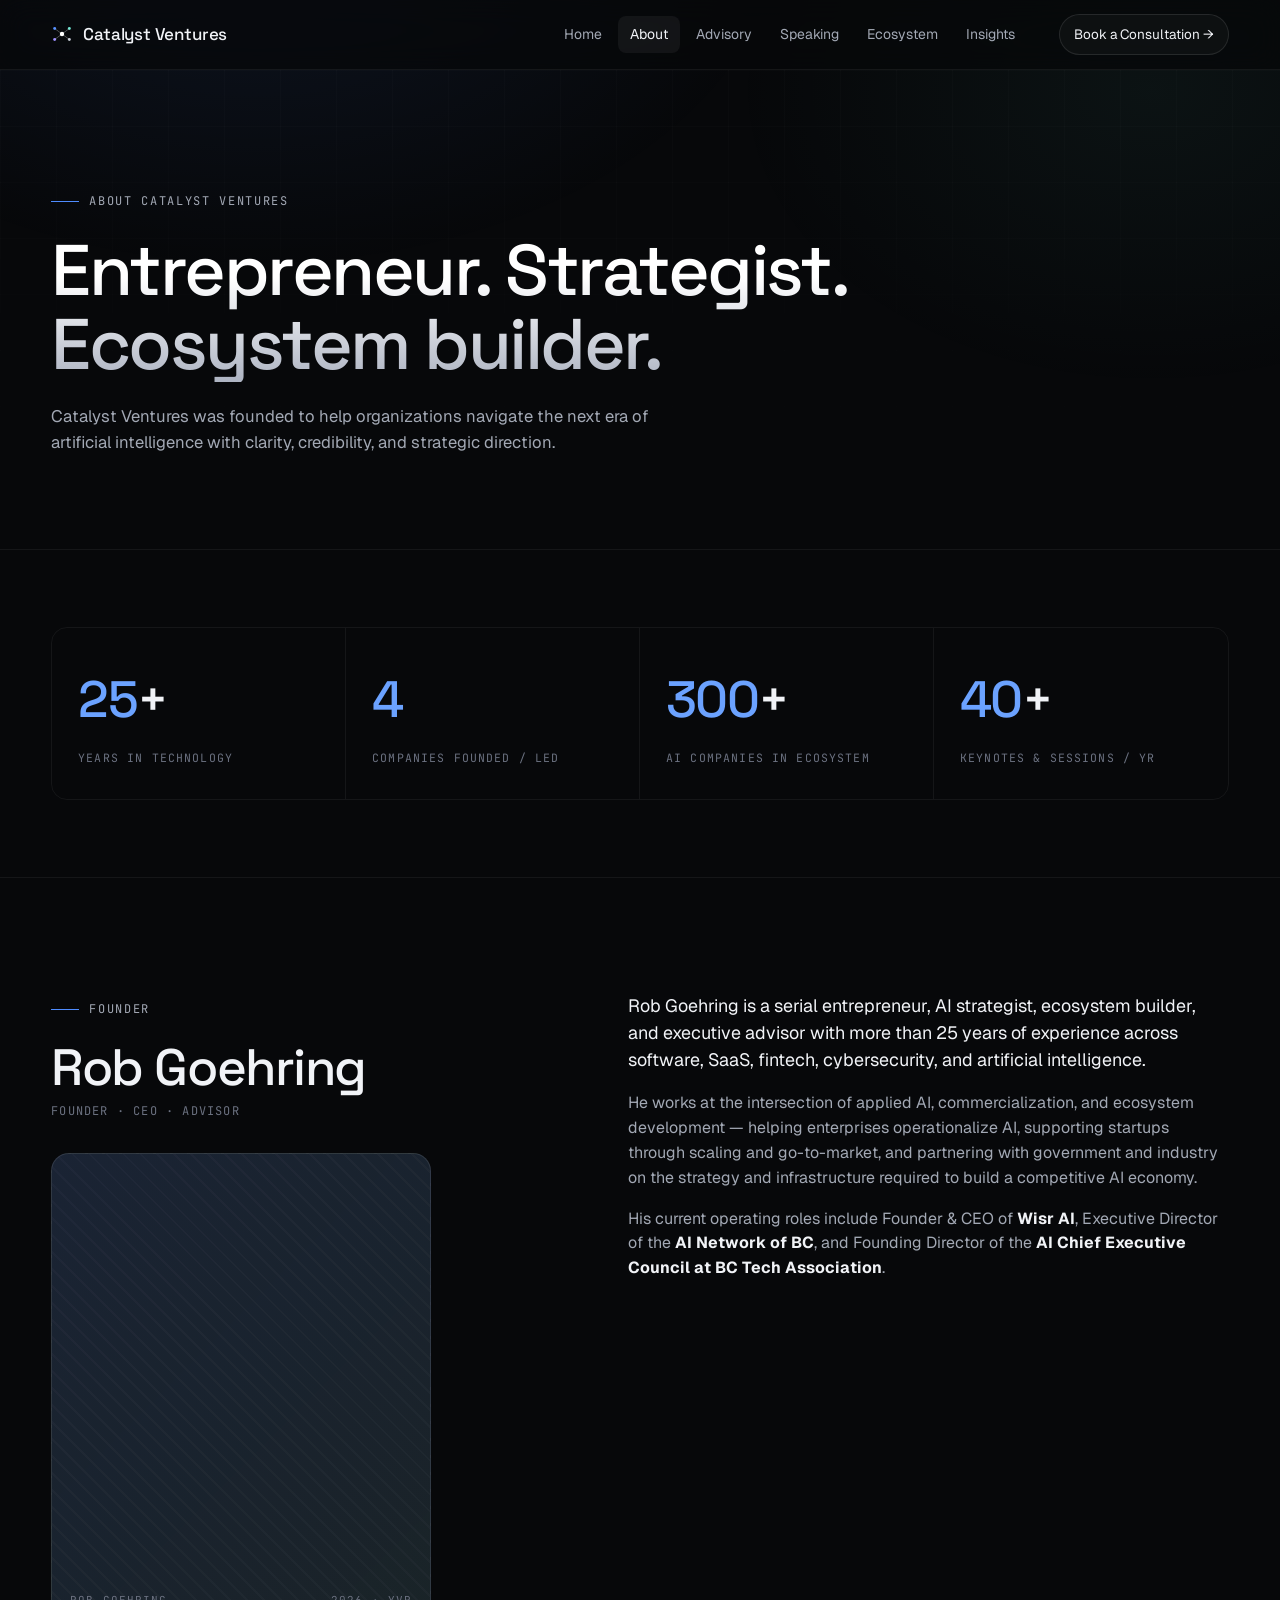
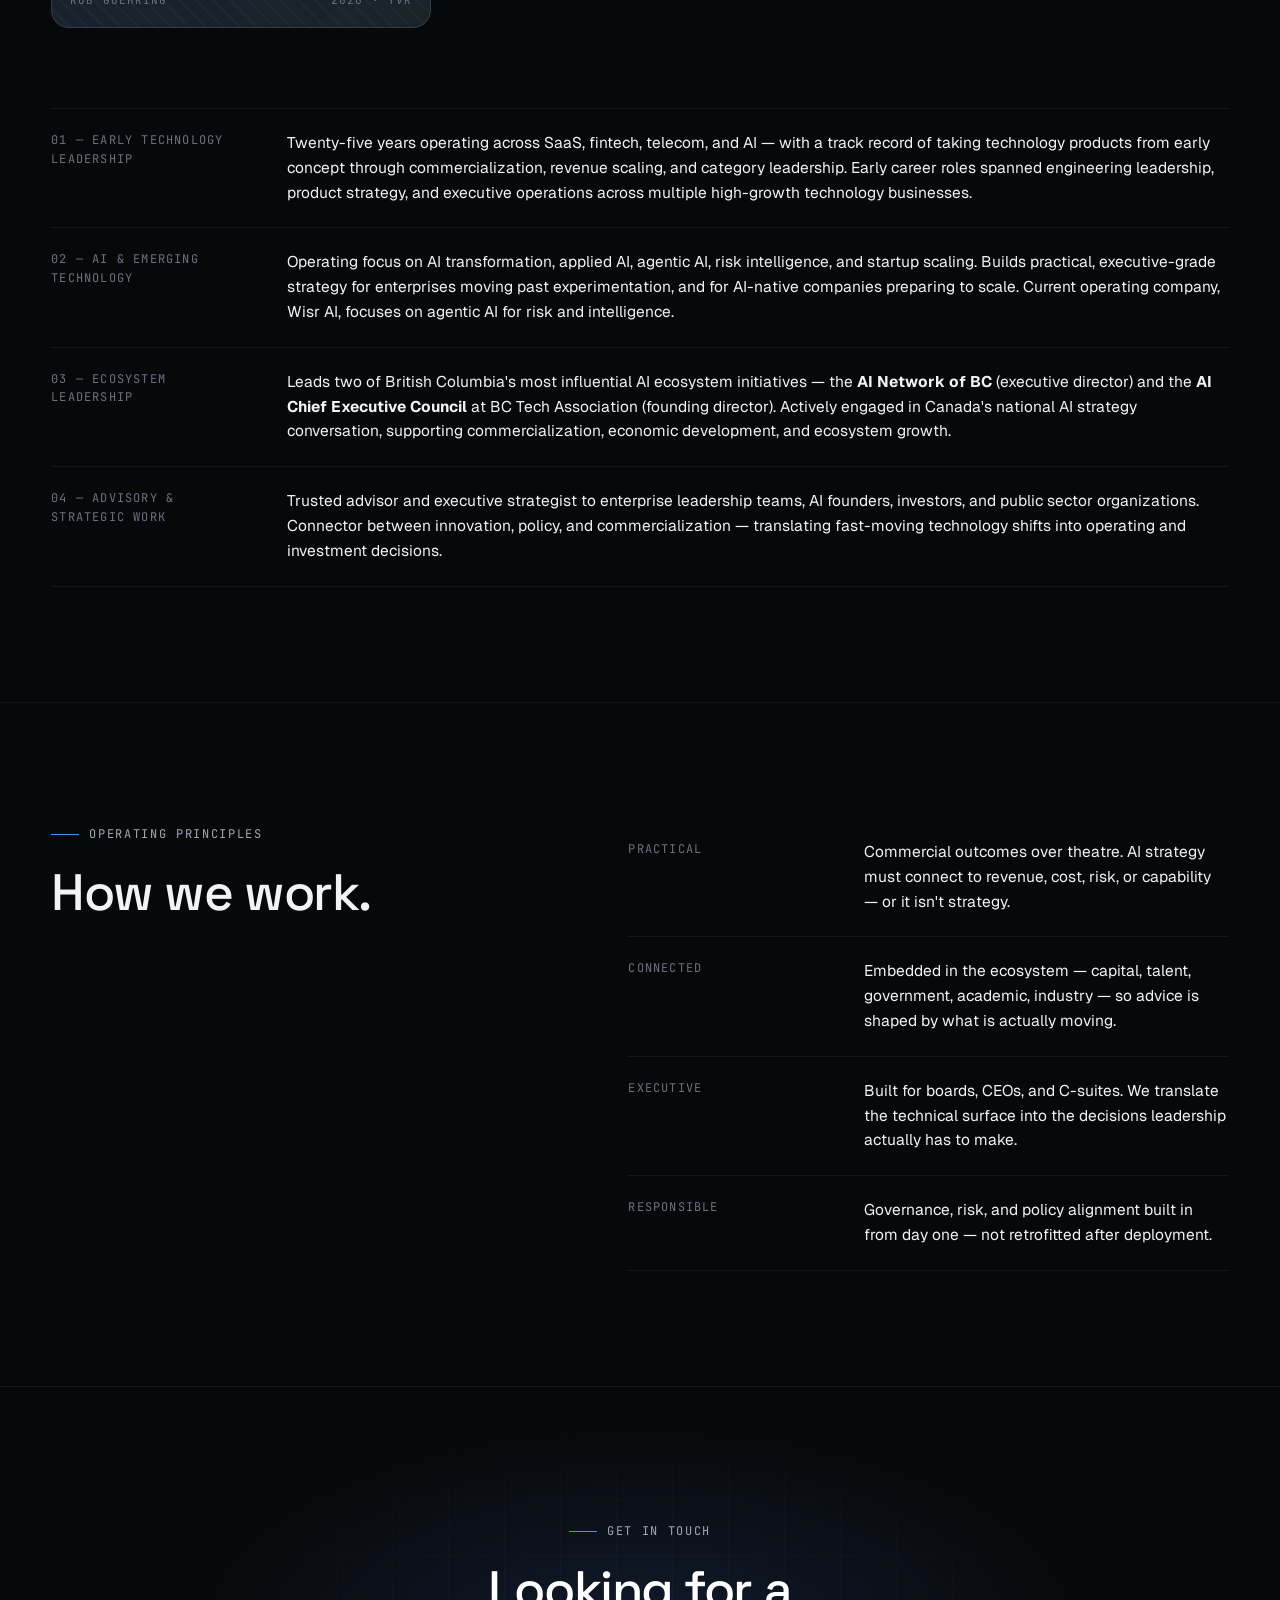
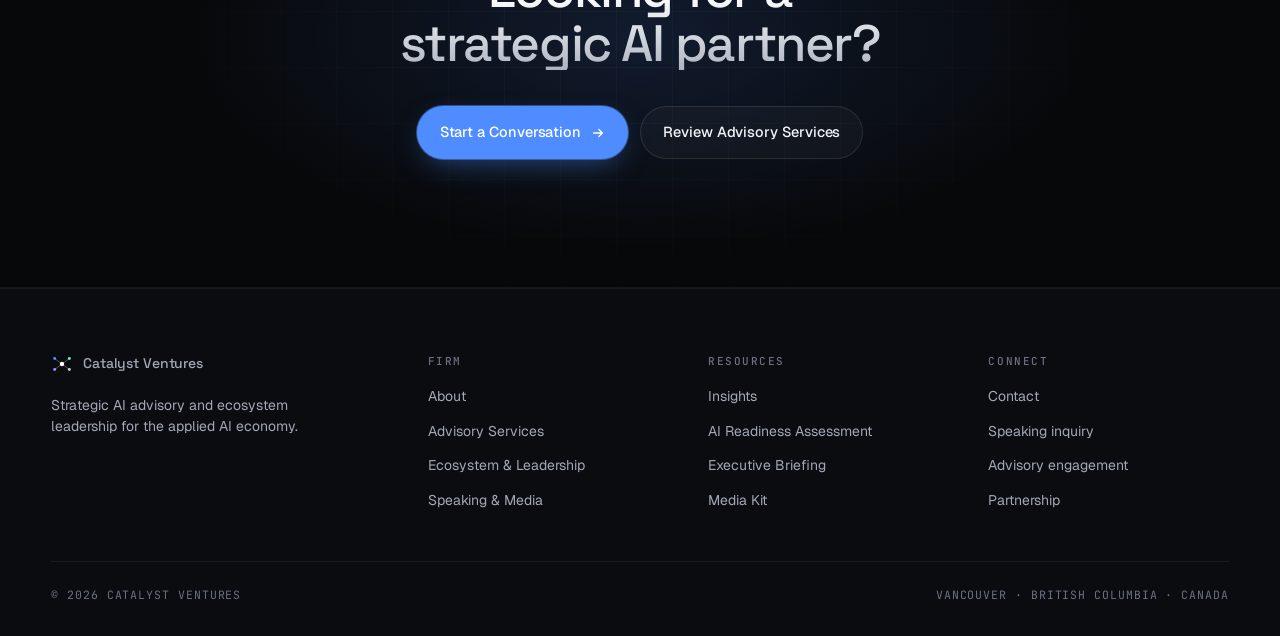
==== about.html @ 7d0d4415 "Add files via upload" ====
<!doctype html>
<html lang="en">
<head>
<meta charset="utf-8">
<meta name="viewport" content="width=device-width,initial-scale=1">
<title>About — Catalyst Ventures</title>
<meta name="description" content="Catalyst Ventures was founded to help organizations navigate the next era of artificial intelligence with clarity, credibility, and strategic direction.">
<link rel="preconnect" href="https://fonts.googleapis.com">
<link rel="preconnect" href="https://fonts.gstatic.com" crossorigin>
<link href="https://fonts.googleapis.com/css2?family=Space+Grotesk:wght@400;500;600&family=Geist:wght@300;400;500;600&family=JetBrains+Mono:wght@400;500&display=swap" rel="stylesheet">
<link rel="stylesheet" href="styles.css">
</head>
<body>

<header class="nav">
  <div class="nav__inner">
    <a class="brand" href="index.html">
      <span class="brand__mark">
        <svg viewBox="0 0 24 24" fill="none"><circle cx="12" cy="12" r="2.4" fill="#fff"/><circle cx="4" cy="6" r="1.6" fill="#4f8cff"/><circle cx="20" cy="6" r="1.6" fill="#6ee7d3"/><circle cx="4" cy="18" r="1.6" fill="#9c8cff"/><circle cx="20" cy="18" r="1.6" fill="#c6cbd6"/><path d="M4 6 L12 12 L20 6 M4 18 L12 12 L20 18" stroke="rgba(255,255,255,0.35)" stroke-width="0.9"/></svg>
      </span>
      <span>Catalyst Ventures</span>
    </a>
    <nav class="nav__links">
      <a href="index.html">Home</a>
      <a href="about.html" class="is-active">About</a>
      <a href="advisory.html">Advisory</a>
      <a href="speaking.html">Speaking</a>
      <a href="ecosystem.html">Ecosystem</a>
      <a href="insights.html">Insights</a>
    </nav>
    <a class="nav__cta" href="contact.html">Book a Consultation →</a>
    <button class="nav__menu-btn" data-nav-toggle aria-label="Menu">
      <svg width="18" height="14" viewBox="0 0 18 14" fill="none"><path d="M0 1h18M0 7h18M0 13h18" stroke="currentColor" stroke-width="1.5"/></svg>
    </button>
  </div>
</header>

<main>

<!-- HERO -->
<section class="page-hero" data-screen-label="01 About Hero">
  <div class="container" style="position: relative; z-index: 1;">
    <p class="eyebrow">About Catalyst Ventures</p>
    <h1 class="page-hero__title grad-text">Entrepreneur. Strategist.<br>Ecosystem builder.</h1>
    <p class="page-hero__sub">
      Catalyst Ventures was founded to help organizations navigate the next era of
      artificial intelligence with clarity, credibility, and strategic direction.
    </p>
  </div>
</section>

<!-- STATS -->
<section class="section section--tight">
  <div class="container">
    <div class="stats">
      <div class="stats__item">
        <div class="stats__num"><span>25</span>+</div>
        <div class="stats__label">Years in technology</div>
      </div>
      <div class="stats__item">
        <div class="stats__num"><span>4</span></div>
        <div class="stats__label">Companies founded / led</div>
      </div>
      <div class="stats__item">
        <div class="stats__num"><span>300</span>+</div>
        <div class="stats__label">AI companies in ecosystem</div>
      </div>
      <div class="stats__item">
        <div class="stats__num"><span>40</span>+</div>
        <div class="stats__label">Keynotes &amp; sessions / yr</div>
      </div>
    </div>
  </div>
</section>

<!-- LONG BIO -->
<section class="section section--bordered" data-screen-label="02 Bio">
  <div class="container">
    <div class="split" style="margin-bottom: 80px;">
      <div>
        <p class="eyebrow">Founder</p>
        <h2 style="max-width: 16ch;">Rob Goehring</h2>
        <p class="mono" style="font-size: 12px; letter-spacing: 0.1em; color: var(--text-muted); margin-top: 8px;">FOUNDER · CEO · ADVISOR</p>
        <div class="portrait" style="margin-top: 32px; max-width: 380px;">
          <div class="portrait__label">
            <span>ROB GOEHRING</span>
            <span>2026 · YVR</span>
          </div>
        </div>
      </div>
      <div>
        <p class="lead">
          Rob Goehring is a serial entrepreneur, AI strategist, ecosystem builder, and
          executive advisor with more than 25 years of experience across software, SaaS,
          fintech, cybersecurity, and artificial intelligence.
        </p>
        <p>
          He works at the intersection of applied AI, commercialization, and ecosystem
          development — helping enterprises operationalize AI, supporting startups
          through scaling and go-to-market, and partnering with government and industry
          on the strategy and infrastructure required to build a competitive AI economy.
        </p>
        <p>
          His current operating roles include Founder &amp; CEO of <strong style="color: var(--text-primary);">Wisr AI</strong>,
          Executive Director of the <strong style="color: var(--text-primary);">AI Network of BC</strong>,
          and Founding Director of the <strong style="color: var(--text-primary);">AI Chief Executive Council
          at BC Tech Association</strong>.
        </p>
      </div>
    </div>

    <!-- Sections of bio -->
    <div class="kv-row">
      <div class="kv-row__label">01 — Early Technology Leadership</div>
      <div class="kv-row__value">
        Twenty-five years operating across SaaS, fintech, telecom, and AI — with a track
        record of taking technology products from early concept through commercialization,
        revenue scaling, and category leadership. Early career roles spanned engineering
        leadership, product strategy, and executive operations across multiple high-growth
        technology businesses.
      </div>
    </div>
    <div class="kv-row">
      <div class="kv-row__label">02 — AI &amp; Emerging Technology</div>
      <div class="kv-row__value">
        Operating focus on AI transformation, applied AI, agentic AI, risk intelligence,
        and startup scaling. Builds practical, executive-grade strategy for enterprises
        moving past experimentation, and for AI-native companies preparing to scale.
        Current operating company, Wisr AI, focuses on agentic AI for risk and intelligence.
      </div>
    </div>
    <div class="kv-row">
      <div class="kv-row__label">03 — Ecosystem Leadership</div>
      <div class="kv-row__value">
        Leads two of British Columbia's most influential AI ecosystem initiatives — the
        <strong style="color: var(--text-primary);">AI Network of BC</strong> (executive director) and the
        <strong style="color: var(--text-primary);">AI Chief Executive Council</strong> at BC Tech Association
        (founding director). Actively engaged in Canada's national AI strategy
        conversation, supporting commercialization, economic development, and ecosystem
        growth.
      </div>
    </div>
    <div class="kv-row">
      <div class="kv-row__label">04 — Advisory &amp; Strategic Work</div>
      <div class="kv-row__value">
        Trusted advisor and executive strategist to enterprise leadership teams, AI
        founders, investors, and public sector organizations. Connector between
        innovation, policy, and commercialization — translating fast-moving technology
        shifts into operating and investment decisions.
      </div>
    </div>
  </div>
</section>

<!-- PHILOSOPHY -->
<section class="section section--bordered" data-screen-label="03 Philosophy">
  <div class="container split">
    <div>
      <p class="eyebrow">Operating principles</p>
      <h2>How we work.</h2>
    </div>
    <div class="grid" style="gap: 0;">
      <div class="kv-row" style="border-top: none;">
        <div class="kv-row__label">Practical</div>
        <div class="kv-row__value">Commercial outcomes over theatre. AI strategy must connect to revenue, cost, risk, or capability — or it isn't strategy.</div>
      </div>
      <div class="kv-row">
        <div class="kv-row__label">Connected</div>
        <div class="kv-row__value">Embedded in the ecosystem — capital, talent, government, academic, industry — so advice is shaped by what is actually moving.</div>
      </div>
      <div class="kv-row">
        <div class="kv-row__label">Executive</div>
        <div class="kv-row__value">Built for boards, CEOs, and C-suites. We translate the technical surface into the decisions leadership actually has to make.</div>
      </div>
      <div class="kv-row">
        <div class="kv-row__label">Responsible</div>
        <div class="kv-row__value">Governance, risk, and policy alignment built in from day one — not retrofitted after deployment.</div>
      </div>
    </div>
  </div>
</section>

<!-- CTA -->
<section class="cta">
  <div class="cta__inner">
    <p class="eyebrow" style="justify-content: center;">Get in touch</p>
    <h2 class="grad-text">Looking for a strategic AI partner?</h2>
    <div style="display: flex; gap: 12px; justify-content: center; margin-top: 36px; flex-wrap: wrap;">
      <a class="btn btn--primary" href="contact.html">Start a Conversation
        <svg viewBox="0 0 16 16" fill="none"><path d="M3 8h10m-4-4 4 4-4 4" stroke="currentColor" stroke-width="1.5" stroke-linecap="round" stroke-linejoin="round"/></svg>
      </a>
      <a class="btn btn--ghost" href="advisory.html">Review Advisory Services</a>
    </div>
  </div>
</section>

</main>

<footer class="footer">
  <div class="footer__inner">
    <div class="footer__top">
      <div class="footer__brand footer__col">
        <a class="brand" href="index.html">
          <span class="brand__mark"><svg viewBox="0 0 24 24" fill="none"><circle cx="12" cy="12" r="2.4" fill="#fff"/><circle cx="4" cy="6" r="1.6" fill="#4f8cff"/><circle cx="20" cy="6" r="1.6" fill="#6ee7d3"/><circle cx="4" cy="18" r="1.6" fill="#9c8cff"/><circle cx="20" cy="18" r="1.6" fill="#c6cbd6"/><path d="M4 6 L12 12 L20 6 M4 18 L12 12 L20 18" stroke="rgba(255,255,255,0.35)" stroke-width="0.9"/></svg></span>
          <span>Catalyst Ventures</span>
        </a>
        <p>Strategic AI advisory and ecosystem leadership for the applied AI economy.</p>
      </div>
      <div class="footer__col"><h4>Firm</h4><ul><li><a href="about.html">About</a></li><li><a href="advisory.html">Advisory Services</a></li><li><a href="ecosystem.html">Ecosystem &amp; Leadership</a></li><li><a href="speaking.html">Speaking &amp; Media</a></li></ul></div>
      <div class="footer__col"><h4>Resources</h4><ul><li><a href="insights.html">Insights</a></li><li><a href="insights.html#assessment">AI Readiness Assessment</a></li><li><a href="insights.html#briefing">Executive Briefing</a></li><li><a href="insights.html#media">Media Kit</a></li></ul></div>
      <div class="footer__col"><h4>Connect</h4><ul><li><a href="contact.html">Contact</a></li><li><a href="contact.html?type=speaking">Speaking inquiry</a></li><li><a href="contact.html?type=advisory">Advisory engagement</a></li><li><a href="contact.html?type=partnership">Partnership</a></li></ul></div>
    </div>
    <div class="footer__bottom">
      <span>© 2026 Catalyst Ventures</span>
      <span>Vancouver · British Columbia · Canada</span>
    </div>
  </div>
</footer>

<script src="app.js"></script>
</body>
</html>
---- styles.css ----
/* =========================================================
   Catalyst Ventures — Shared Stylesheet
   ========================================================= */

:root {
  /* Color tokens */
  --bg-base:        #07080a;
  --bg-surface:     #0e1014;
  --bg-elevated:    #14171d;
  --bg-inset:       #0a0c10;
  --border-subtle:  rgba(255,255,255,0.06);
  --border-default: rgba(255,255,255,0.10);
  --border-strong:  rgba(255,255,255,0.18);

  --text-primary:   #f1f3f7;
  --text-secondary: #a2a8b4;
  --text-muted:     #6b7180;
  --text-dim:       #4a4f5b;

  --accent-blue:    #4f8cff;
  --accent-blue-2:  #6ba2ff;
  --accent-cyan:    #6ee7d3;
  --accent-violet:  #9c8cff;
  --silver:         #c6cbd6;

  --grad-line: linear-gradient(90deg, transparent, rgba(79,140,255,0.5), transparent);

  /* Type */
  --font-display: "Space Grotesk", "Geist", system-ui, sans-serif;
  --font-body:    "Geist", "Inter", system-ui, sans-serif;
  --font-mono:    "JetBrains Mono", ui-monospace, "SF Mono", monospace;

  /* Spacing */
  --pad-page: clamp(20px, 4vw, 56px);
  --max-w:    1280px;
}

* { box-sizing: border-box; }

html, body { margin: 0; padding: 0; }

body {
  background: var(--bg-base);
  color: var(--text-primary);
  font-family: var(--font-body);
  font-size: 16px;
  line-height: 1.55;
  -webkit-font-smoothing: antialiased;
  text-rendering: optimizeLegibility;
  overflow-x: hidden;
}

/* Ambient glow behind everything */
body::before {
  content: "";
  position: fixed;
  inset: 0;
  pointer-events: none;
  background:
    radial-gradient(900px 600px at 20% -10%, rgba(79,140,255,0.10), transparent 60%),
    radial-gradient(700px 500px at 90% 10%, rgba(110,231,211,0.05), transparent 60%);
  z-index: 0;
}

a { color: inherit; text-decoration: none; }
img { max-width: 100%; display: block; }

/* =========================================================
   Layout primitives
   ========================================================= */

.container {
  max-width: var(--max-w);
  margin: 0 auto;
  padding: 0 var(--pad-page);
  position: relative;
  z-index: 1;
}

.section {
  padding: clamp(64px, 9vw, 140px) 0;
  position: relative;
  z-index: 1;
}

.section--tight { padding: clamp(48px, 6vw, 96px) 0; }

.section--bordered {
  border-top: 1px solid var(--border-subtle);
}

/* Hairline accent above section labels */
.eyebrow {
  display: inline-flex;
  align-items: center;
  gap: 10px;
  font-family: var(--font-mono);
  font-size: 12px;
  letter-spacing: 0.14em;
  text-transform: uppercase;
  color: var(--text-secondary);
  margin: 0 0 22px;
}
.eyebrow::before {
  content: "";
  width: 28px;
  height: 1px;
  background: var(--accent-blue);
  display: inline-block;
}

/* =========================================================
   Typography
   ========================================================= */

h1, h2, h3, h4 {
  font-family: var(--font-display);
  font-weight: 500;
  letter-spacing: -0.02em;
  margin: 0;
  color: var(--text-primary);
  text-wrap: balance;
}

h1 {
  font-size: clamp(44px, 6.8vw, 96px);
  line-height: 1.02;
  letter-spacing: -0.035em;
  font-weight: 500;
}
h2 {
  font-size: clamp(32px, 4vw, 56px);
  line-height: 1.05;
  letter-spacing: -0.028em;
}
h3 {
  font-size: clamp(20px, 1.6vw, 24px);
  line-height: 1.25;
  letter-spacing: -0.01em;
  font-weight: 500;
}
h4 {
  font-size: 16px;
  letter-spacing: 0.02em;
  font-weight: 500;
}

p { margin: 0 0 1em; color: var(--text-secondary); text-wrap: pretty; }
p.lead {
  font-size: clamp(17px, 1.4vw, 21px);
  line-height: 1.5;
  color: var(--text-primary);
  max-width: 62ch;
}

.mono { font-family: var(--font-mono); }
.dim { color: var(--text-muted); }

/* Subtle headline gradient */
.grad-text {
  background: linear-gradient(180deg, #ffffff 30%, #8a93a8 130%);
  -webkit-background-clip: text;
  background-clip: text;
  color: transparent;
}

/* =========================================================
   Navigation
   ========================================================= */

.nav {
  position: sticky;
  top: 0;
  z-index: 50;
  background: rgba(7,8,10,0.78);
  backdrop-filter: blur(14px) saturate(140%);
  -webkit-backdrop-filter: blur(14px) saturate(140%);
  border-bottom: 1px solid var(--border-subtle);
}

.nav__inner {
  max-width: var(--max-w);
  margin: 0 auto;
  padding: 14px var(--pad-page);
  display: flex;
  align-items: center;
  gap: 32px;
}

.brand {
  display: inline-flex;
  align-items: center;
  gap: 10px;
  font-family: var(--font-display);
  font-weight: 500;
  letter-spacing: -0.01em;
  font-size: 17px;
  color: var(--text-primary);
}
.brand__mark {
  width: 22px;
  height: 22px;
  position: relative;
  display: inline-block;
}
.brand__mark svg { width: 100%; height: 100%; display: block; }

.nav__links {
  display: flex;
  gap: 4px;
  margin-left: auto;
  align-items: center;
}
.nav__links a {
  font-size: 14px;
  padding: 8px 12px;
  border-radius: 8px;
  color: var(--text-secondary);
  transition: color .2s, background .2s;
}
.nav__links a:hover { color: var(--text-primary); background: rgba(255,255,255,0.04); }
.nav__links a.is-active {
  color: var(--text-primary);
  background: rgba(255,255,255,0.05);
}

.nav__cta {
  font-size: 13.5px;
  padding: 9px 14px;
  border-radius: 999px;
  border: 1px solid var(--border-default);
  background: rgba(255,255,255,0.03);
  color: var(--text-primary);
  transition: all .2s;
}
.nav__cta:hover {
  background: var(--accent-blue);
  border-color: var(--accent-blue);
  color: #fff;
}

.nav__menu-btn {
  display: none;
  width: 38px; height: 38px;
  border: 1px solid var(--border-default);
  background: transparent;
  border-radius: 8px;
  color: var(--text-primary);
  margin-left: auto;
  cursor: pointer;
  align-items: center; justify-content: center;
}

@media (max-width: 940px) {
  .nav__links, .nav__cta { display: none; }
  .nav__menu-btn { display: inline-flex; }
  .nav--open .nav__links {
    display: flex;
    flex-direction: column;
    position: absolute;
    top: 100%; left: 0; right: 0;
    background: var(--bg-surface);
    border-bottom: 1px solid var(--border-subtle);
    padding: 12px var(--pad-page) 18px;
    gap: 0;
    align-items: stretch;
  }
  .nav--open .nav__links a {
    padding: 12px 0;
    border-bottom: 1px solid var(--border-subtle);
  }
  .nav--open .nav__cta {
    display: inline-flex;
    margin-top: 12px;
    justify-content: center;
  }
}

/* =========================================================
   Buttons
   ========================================================= */

.btn {
  display: inline-flex;
  align-items: center;
  gap: 10px;
  padding: 14px 22px;
  font-family: var(--font-body);
  font-size: 14.5px;
  font-weight: 500;
  letter-spacing: -0.005em;
  border-radius: 999px;
  border: 1px solid transparent;
  cursor: pointer;
  transition: all .2s ease;
  white-space: nowrap;
  text-decoration: none;
}
.btn svg { width: 14px; height: 14px; }

.btn--primary {
  background: var(--accent-blue);
  color: #fff;
  box-shadow: 0 0 0 1px rgba(79,140,255,0.5), 0 10px 30px -10px rgba(79,140,255,0.55);
}
.btn--primary:hover {
  background: var(--accent-blue-2);
  transform: translateY(-1px);
  box-shadow: 0 0 0 1px rgba(107,162,255,0.55), 0 14px 40px -12px rgba(79,140,255,0.7);
}

.btn--ghost {
  background: rgba(255,255,255,0.03);
  border-color: var(--border-default);
  color: var(--text-primary);
}
.btn--ghost:hover {
  border-color: var(--border-strong);
  background: rgba(255,255,255,0.06);
}

.btn--link {
  padding: 6px 0;
  background: transparent;
  border: none;
  color: var(--accent-blue-2);
  border-bottom: 1px solid rgba(107,162,255,0.35);
  border-radius: 0;
}
.btn--link:hover { color: #fff; border-bottom-color: #fff; }

/* =========================================================
   Cards
   ========================================================= */

.card {
  position: relative;
  background: var(--bg-surface);
  border: 1px solid var(--border-subtle);
  border-radius: 16px;
  padding: 28px;
  transition: border-color .25s, background .25s, transform .25s;
}
.card:hover {
  border-color: var(--border-strong);
  background: var(--bg-elevated);
}
.card__icon {
  width: 40px; height: 40px;
  display: inline-flex;
  align-items: center; justify-content: center;
  border-radius: 10px;
  background: rgba(79,140,255,0.10);
  color: var(--accent-blue-2);
  margin-bottom: 18px;
  border: 1px solid rgba(79,140,255,0.22);
}
.card__icon svg { width: 18px; height: 18px; }
.card h3 { margin-bottom: 8px; }
.card p { margin-bottom: 0; font-size: 14.5px; line-height: 1.55; }
.card__num {
  position: absolute;
  top: 22px; right: 24px;
  font-family: var(--font-mono);
  font-size: 11px;
  letter-spacing: 0.1em;
  color: var(--text-dim);
}

/* =========================================================
   Hero grid background
   ========================================================= */

.hero {
  position: relative;
  padding-top: clamp(80px, 11vw, 160px);
  padding-bottom: clamp(80px, 10vw, 140px);
  overflow: hidden;
}

.hero__grid {
  position: absolute;
  inset: 0;
  background-image:
    linear-gradient(rgba(255,255,255,0.04) 1px, transparent 1px),
    linear-gradient(90deg, rgba(255,255,255,0.04) 1px, transparent 1px);
  background-size: 64px 64px;
  -webkit-mask-image: radial-gradient(ellipse 70% 60% at 50% 30%, #000 30%, transparent 80%);
          mask-image: radial-gradient(ellipse 70% 60% at 50% 30%, #000 30%, transparent 80%);
  z-index: 0;
}

.hero__network {
  position: absolute;
  inset: 0;
  width: 100%;
  height: 100%;
  display: block;
  z-index: 0;
  pointer-events: none;
}

.hero__inner {
  position: relative;
  z-index: 2;
}

.hero__title { max-width: 16ch; }
.hero__sub {
  max-width: 60ch;
  margin-top: 24px;
  font-size: clamp(16px, 1.3vw, 19px);
  color: var(--text-secondary);
  line-height: 1.55;
}
.hero__ctas {
  display: flex;
  flex-wrap: wrap;
  gap: 12px;
  margin-top: 36px;
}

/* =========================================================
   Trust bar
   ========================================================= */

.trust {
  border-top: 1px solid var(--border-subtle);
  border-bottom: 1px solid var(--border-subtle);
  padding: 28px 0;
  background: rgba(0,0,0,0.2);
}
.trust__label {
  font-family: var(--font-mono);
  font-size: 11px;
  letter-spacing: 0.18em;
  text-transform: uppercase;
  color: var(--text-muted);
  margin-bottom: 18px;
  text-align: center;
}
.trust__row {
  display: grid;
  grid-template-columns: repeat(8, 1fr);
  gap: 12px 24px;
  align-items: center;
  justify-items: center;
}
.trust__item {
  font-family: var(--font-display);
  font-size: 13px;
  font-weight: 500;
  letter-spacing: -0.01em;
  color: var(--text-muted);
  text-align: center;
  opacity: .85;
}
@media (max-width: 880px) {
  .trust__row { grid-template-columns: repeat(4, 1fr); }
}
@media (max-width: 480px) {
  .trust__row { grid-template-columns: repeat(2, 1fr); }
}

/* =========================================================
   Generic grid utilities
   ========================================================= */

.grid {
  display: grid;
  gap: 20px;
}
.grid--3 { grid-template-columns: repeat(3, 1fr); }
.grid--2 { grid-template-columns: repeat(2, 1fr); }
.grid--4 { grid-template-columns: repeat(4, 1fr); }

@media (max-width: 980px) {
  .grid--3, .grid--4 { grid-template-columns: repeat(2, 1fr); }
}
@media (max-width: 620px) {
  .grid--3, .grid--4, .grid--2 { grid-template-columns: 1fr; }
}

/* Split layout */
.split {
  display: grid;
  grid-template-columns: 1fr 1.2fr;
  gap: clamp(40px, 6vw, 100px);
  align-items: start;
}
@media (max-width: 880px) {
  .split { grid-template-columns: 1fr; gap: 28px; }
}

/* =========================================================
   Tag list
   ========================================================= */

.taglist {
  display: flex;
  flex-wrap: wrap;
  gap: 8px;
  margin: 0;
  padding: 0;
  list-style: none;
}
.taglist li {
  font-family: var(--font-mono);
  font-size: 12px;
  letter-spacing: 0.04em;
  padding: 8px 14px;
  border: 1px solid var(--border-default);
  border-radius: 999px;
  color: var(--text-primary);
  background: rgba(255,255,255,0.02);
  transition: border-color .2s, background .2s;
}
.taglist li:hover {
  border-color: var(--accent-blue);
  background: rgba(79,140,255,0.08);
}

/* =========================================================
   Expertise pill grid (with index numbers)
   ========================================================= */

.expertise {
  display: grid;
  grid-template-columns: repeat(3, 1fr);
  border-top: 1px solid var(--border-subtle);
  border-left: 1px solid var(--border-subtle);
}
.expertise__item {
  border-right: 1px solid var(--border-subtle);
  border-bottom: 1px solid var(--border-subtle);
  padding: 22px 24px;
  display: flex;
  align-items: baseline;
  gap: 16px;
  transition: background .2s;
}
.expertise__item:hover { background: rgba(255,255,255,0.025); }
.expertise__num {
  font-family: var(--font-mono);
  font-size: 11px;
  color: var(--text-dim);
  min-width: 28px;
}
.expertise__name {
  font-family: var(--font-display);
  font-size: 17px;
  font-weight: 500;
  letter-spacing: -0.01em;
  color: var(--text-primary);
}
@media (max-width: 760px) {
  .expertise { grid-template-columns: repeat(2, 1fr); }
}
@media (max-width: 460px) {
  .expertise { grid-template-columns: 1fr; }
}

/* =========================================================
   Leadership / portrait block
   ========================================================= */

.portrait {
  position: relative;
  aspect-ratio: 4 / 5;
  background:
    linear-gradient(135deg, rgba(79,140,255,0.10), rgba(110,231,211,0.06)),
    repeating-linear-gradient(45deg, rgba(255,255,255,0.025) 0 2px, transparent 2px 12px),
    var(--bg-elevated);
  border: 1px solid var(--border-default);
  border-radius: 18px;
  overflow: hidden;
}
.portrait__label {
  position: absolute;
  bottom: 18px; left: 18px; right: 18px;
  font-family: var(--font-mono);
  font-size: 11px;
  letter-spacing: 0.1em;
  text-transform: uppercase;
  color: var(--text-muted);
  display: flex; justify-content: space-between;
}

.bio__lead { font-size: 17px; color: var(--text-primary); line-height: 1.6; }
.bio__org-list {
  margin-top: 18px;
  font-size: 14px;
  color: var(--text-secondary);
}
.bio__org-list strong { color: var(--text-primary); font-weight: 500; }

/* =========================================================
   Topic / speaking blocks
   ========================================================= */

.topic-group { margin-bottom: 36px; }
.topic-group h3 {
  font-size: 14px;
  font-family: var(--font-mono);
  letter-spacing: 0.12em;
  text-transform: uppercase;
  color: var(--text-secondary);
  font-weight: 500;
  margin-bottom: 14px;
}
.topic-list {
  list-style: none;
  padding: 0;
  margin: 0;
  display: grid;
  gap: 1px;
  background: var(--border-subtle);
  border: 1px solid var(--border-subtle);
  border-radius: 12px;
  overflow: hidden;
}
.topic-list li {
  background: var(--bg-surface);
  padding: 16px 20px;
  display: flex; align-items: center; gap: 14px;
  font-family: var(--font-display);
  font-size: 17px;
  letter-spacing: -0.005em;
  color: var(--text-primary);
  transition: background .2s, padding .2s;
}
.topic-list li::before {
  content: "→";
  color: var(--accent-blue-2);
  font-size: 14px;
  opacity: 0;
  transition: opacity .2s, transform .2s;
}
.topic-list li:hover { background: var(--bg-elevated); padding-left: 24px; }
.topic-list li:hover::before { opacity: 1; }

/* =========================================================
   Detail rows (service includes)
   ========================================================= */

.detail-row {
  display: grid;
  grid-template-columns: 1fr 1.5fr;
  gap: 60px;
  padding: 56px 0;
  border-top: 1px solid var(--border-subtle);
  align-items: start;
}
.detail-row:last-child { border-bottom: 1px solid var(--border-subtle); }
.detail-row__num {
  font-family: var(--font-mono);
  font-size: 12px;
  color: var(--text-muted);
  letter-spacing: 0.1em;
}
.detail-row h2 {
  font-size: clamp(28px, 3vw, 40px);
  margin-top: 12px;
  margin-bottom: 16px;
}
.detail-row__includes {
  list-style: none;
  padding: 0; margin: 0;
  display: grid;
  grid-template-columns: 1fr 1fr;
  gap: 14px 28px;
}
.detail-row__includes li {
  display: flex; align-items: flex-start; gap: 12px;
  padding-top: 14px;
  border-top: 1px solid var(--border-subtle);
  font-size: 15px;
  color: var(--text-primary);
}
.detail-row__includes li::before {
  content: "";
  width: 5px; height: 5px;
  background: var(--accent-cyan);
  border-radius: 50%;
  flex-shrink: 0;
  margin-top: 8px;
  box-shadow: 0 0 8px rgba(110,231,211,0.5);
}
@media (max-width: 820px) {
  .detail-row { grid-template-columns: 1fr; gap: 20px; padding: 40px 0; }
  .detail-row__includes { grid-template-columns: 1fr; }
}

/* =========================================================
   Insights / posts
   ========================================================= */

.post-card {
  background: var(--bg-surface);
  border: 1px solid var(--border-subtle);
  border-radius: 16px;
  padding: 26px 28px;
  display: flex;
  flex-direction: column;
  gap: 12px;
  transition: border-color .25s, transform .25s;
}
.post-card:hover { border-color: var(--border-strong); transform: translateY(-2px); }
.post-card__meta {
  display: flex;
  justify-content: space-between;
  font-family: var(--font-mono);
  font-size: 11px;
  letter-spacing: 0.08em;
  text-transform: uppercase;
  color: var(--text-muted);
}
.post-card__cat { color: var(--accent-blue-2); }
.post-card h3 {
  font-size: 19px;
  line-height: 1.3;
  margin: 4px 0 4px;
}
.post-card p { font-size: 14px; margin: 0; }
.post-card__link {
  margin-top: auto;
  padding-top: 14px;
  font-family: var(--font-mono);
  font-size: 12px;
  letter-spacing: 0.08em;
  text-transform: uppercase;
  color: var(--accent-blue-2);
}

/* =========================================================
   CTA section
   ========================================================= */

.cta {
  position: relative;
  margin: 0;
  padding: clamp(80px, 10vw, 140px) var(--pad-page);
  text-align: center;
  background:
    radial-gradient(ellipse 50% 60% at 50% 50%, rgba(79,140,255,0.15), transparent 70%),
    var(--bg-base);
  border-top: 1px solid var(--border-subtle);
  border-bottom: 1px solid var(--border-subtle);
  overflow: hidden;
}
.cta::before {
  content: "";
  position: absolute;
  inset: 0;
  background-image:
    linear-gradient(rgba(255,255,255,0.03) 1px, transparent 1px),
    linear-gradient(90deg, rgba(255,255,255,0.03) 1px, transparent 1px);
  background-size: 56px 56px;
  -webkit-mask-image: radial-gradient(ellipse 60% 80% at 50% 50%, #000, transparent 80%);
          mask-image: radial-gradient(ellipse 60% 80% at 50% 50%, #000, transparent 80%);
  z-index: 0;
}
.cta__inner { position: relative; z-index: 1; max-width: 760px; margin: 0 auto; }
.cta h2 { margin-bottom: 28px; }

/* =========================================================
   Footer
   ========================================================= */

.footer {
  background: var(--bg-inset);
  border-top: 1px solid var(--border-subtle);
  padding: 64px 0 32px;
  position: relative;
  z-index: 1;
}
.footer__inner {
  max-width: var(--max-w);
  margin: 0 auto;
  padding: 0 var(--pad-page);
}
.footer__top {
  display: grid;
  grid-template-columns: 1.4fr 1fr 1fr 1fr;
  gap: 40px;
  padding-bottom: 48px;
  border-bottom: 1px solid var(--border-subtle);
}
.footer__col h4 {
  font-family: var(--font-mono);
  font-size: 11px;
  letter-spacing: 0.14em;
  text-transform: uppercase;
  color: var(--text-muted);
  margin-bottom: 14px;
  font-weight: 500;
}
.footer__col ul { list-style: none; padding: 0; margin: 0; display: grid; gap: 10px; }
.footer__col a {
  font-size: 14px;
  color: var(--text-secondary);
  transition: color .2s;
}
.footer__col a:hover { color: var(--text-primary); }
.footer__brand p {
  font-size: 14px;
  margin-top: 12px;
  max-width: 32ch;
  color: var(--text-secondary);
}
.footer__bottom {
  display: flex;
  justify-content: space-between;
  align-items: center;
  padding-top: 24px;
  font-family: var(--font-mono);
  font-size: 11.5px;
  letter-spacing: 0.08em;
  color: var(--text-muted);
  text-transform: uppercase;
}
@media (max-width: 760px) {
  .footer__top { grid-template-columns: 1fr 1fr; }
  .footer__brand { grid-column: 1 / -1; }
  .footer__bottom { flex-direction: column; gap: 10px; }
}

/* =========================================================
   Forms (contact)
   ========================================================= */

.form {
  display: grid;
  gap: 18px;
}
.form__row { display: grid; gap: 18px; grid-template-columns: 1fr 1fr; }
@media (max-width: 620px) { .form__row { grid-template-columns: 1fr; } }
.field { display: grid; gap: 8px; }
.field label {
  font-family: var(--font-mono);
  font-size: 11px;
  letter-spacing: 0.12em;
  text-transform: uppercase;
  color: var(--text-muted);
}
.field input,
.field select,
.field textarea {
  background: var(--bg-surface);
  border: 1px solid var(--border-default);
  border-radius: 10px;
  padding: 13px 14px;
  color: var(--text-primary);
  font-family: var(--font-body);
  font-size: 15px;
  transition: border-color .2s, background .2s;
}
.field input:focus,
.field select:focus,
.field textarea:focus {
  outline: none;
  border-color: var(--accent-blue);
  background: var(--bg-elevated);
}
.field textarea { resize: vertical; min-height: 140px; }
.form__submit { justify-self: flex-start; }
.form__success {
  display: none;
  padding: 18px;
  background: rgba(110,231,211,0.08);
  border: 1px solid rgba(110,231,211,0.3);
  border-radius: 10px;
  color: var(--accent-cyan);
  font-size: 14px;
}
.form__success.is-visible { display: block; }

/* =========================================================
   Page hero (smaller for inner pages)
   ========================================================= */

.page-hero {
  padding-top: clamp(70px, 9vw, 130px);
  padding-bottom: clamp(50px, 6vw, 80px);
  position: relative;
  border-bottom: 1px solid var(--border-subtle);
  overflow: hidden;
}
.page-hero::before {
  content: "";
  position: absolute;
  inset: 0;
  background-image:
    linear-gradient(rgba(255,255,255,0.03) 1px, transparent 1px),
    linear-gradient(90deg, rgba(255,255,255,0.03) 1px, transparent 1px);
  background-size: 56px 56px;
  -webkit-mask-image: linear-gradient(180deg, #000 0%, transparent 90%);
          mask-image: linear-gradient(180deg, #000 0%, transparent 90%);
  z-index: 0;
  opacity: 0.6;
}
.page-hero__title { font-size: clamp(40px, 5.6vw, 76px); line-height: 1.04; max-width: 18ch; }
.page-hero__sub {
  margin-top: 22px;
  max-width: 60ch;
  font-size: clamp(16px, 1.3vw, 19px);
  color: var(--text-secondary);
}

/* =========================================================
   Misc / utilities
   ========================================================= */

.divider-line {
  height: 1px;
  background: var(--border-subtle);
  margin: 0 auto;
  max-width: var(--max-w);
}

.kv-row {
  display: grid;
  grid-template-columns: 200px 1fr;
  gap: 36px;
  padding: 22px 0;
  border-top: 1px solid var(--border-subtle);
}
.kv-row:last-child { border-bottom: 1px solid var(--border-subtle); }
.kv-row__label {
  font-family: var(--font-mono);
  font-size: 12px;
  letter-spacing: 0.1em;
  text-transform: uppercase;
  color: var(--text-muted);
}
.kv-row__value { color: var(--text-primary); font-size: 15.5px; line-height: 1.6; }
@media (max-width: 720px) {
  .kv-row { grid-template-columns: 1fr; gap: 10px; }
}

/* Stat block */
.stats {
  display: grid;
  grid-template-columns: repeat(4, 1fr);
  gap: 0;
  border: 1px solid var(--border-subtle);
  border-radius: 16px;
  overflow: hidden;
}
.stats__item {
  padding: 32px 26px;
  border-right: 1px solid var(--border-subtle);
}
.stats__item:last-child { border-right: none; }
.stats__num {
  font-family: var(--font-display);
  font-size: clamp(36px, 4vw, 52px);
  font-weight: 500;
  letter-spacing: -0.03em;
  color: var(--text-primary);
}
.stats__num span { color: var(--accent-blue-2); }
.stats__label {
  font-family: var(--font-mono);
  font-size: 11.5px;
  letter-spacing: 0.1em;
  text-transform: uppercase;
  color: var(--text-muted);
  margin-top: 10px;
}
@media (max-width: 820px) {
  .stats { grid-template-columns: repeat(2, 1fr); }
  .stats__item:nth-child(2n) { border-right: none; }
  .stats__item:nth-child(-n+2) { border-bottom: 1px solid var(--border-subtle); }
}
@media (max-width: 480px) {
  .stats { grid-template-columns: 1fr; }
  .stats__item { border-right: none; border-bottom: 1px solid var(--border-subtle); }
  .stats__item:last-child { border-bottom: none; }
}

/* Pill (used for filters etc) */
.pill {
  display: inline-flex;
  align-items: center; gap: 8px;
  padding: 7px 14px;
  border: 1px solid var(--border-default);
  border-radius: 999px;
  font-family: var(--font-mono);
  font-size: 11.5px;
  letter-spacing: 0.06em;
  text-transform: uppercase;
  color: var(--text-secondary);
  cursor: pointer;
  background: transparent;
  transition: all .2s;
}
.pill:hover, .pill.is-active {
  border-color: var(--accent-blue);
  color: var(--text-primary);
  background: rgba(79,140,255,0.08);
}

/* Subtle scroll-in fade for sections */
@keyframes fadeUp { from { opacity: 0; transform: translateY(14px); } to { opacity: 1; transform: none; } }
.fade-in { animation: fadeUp .8s ease both; }
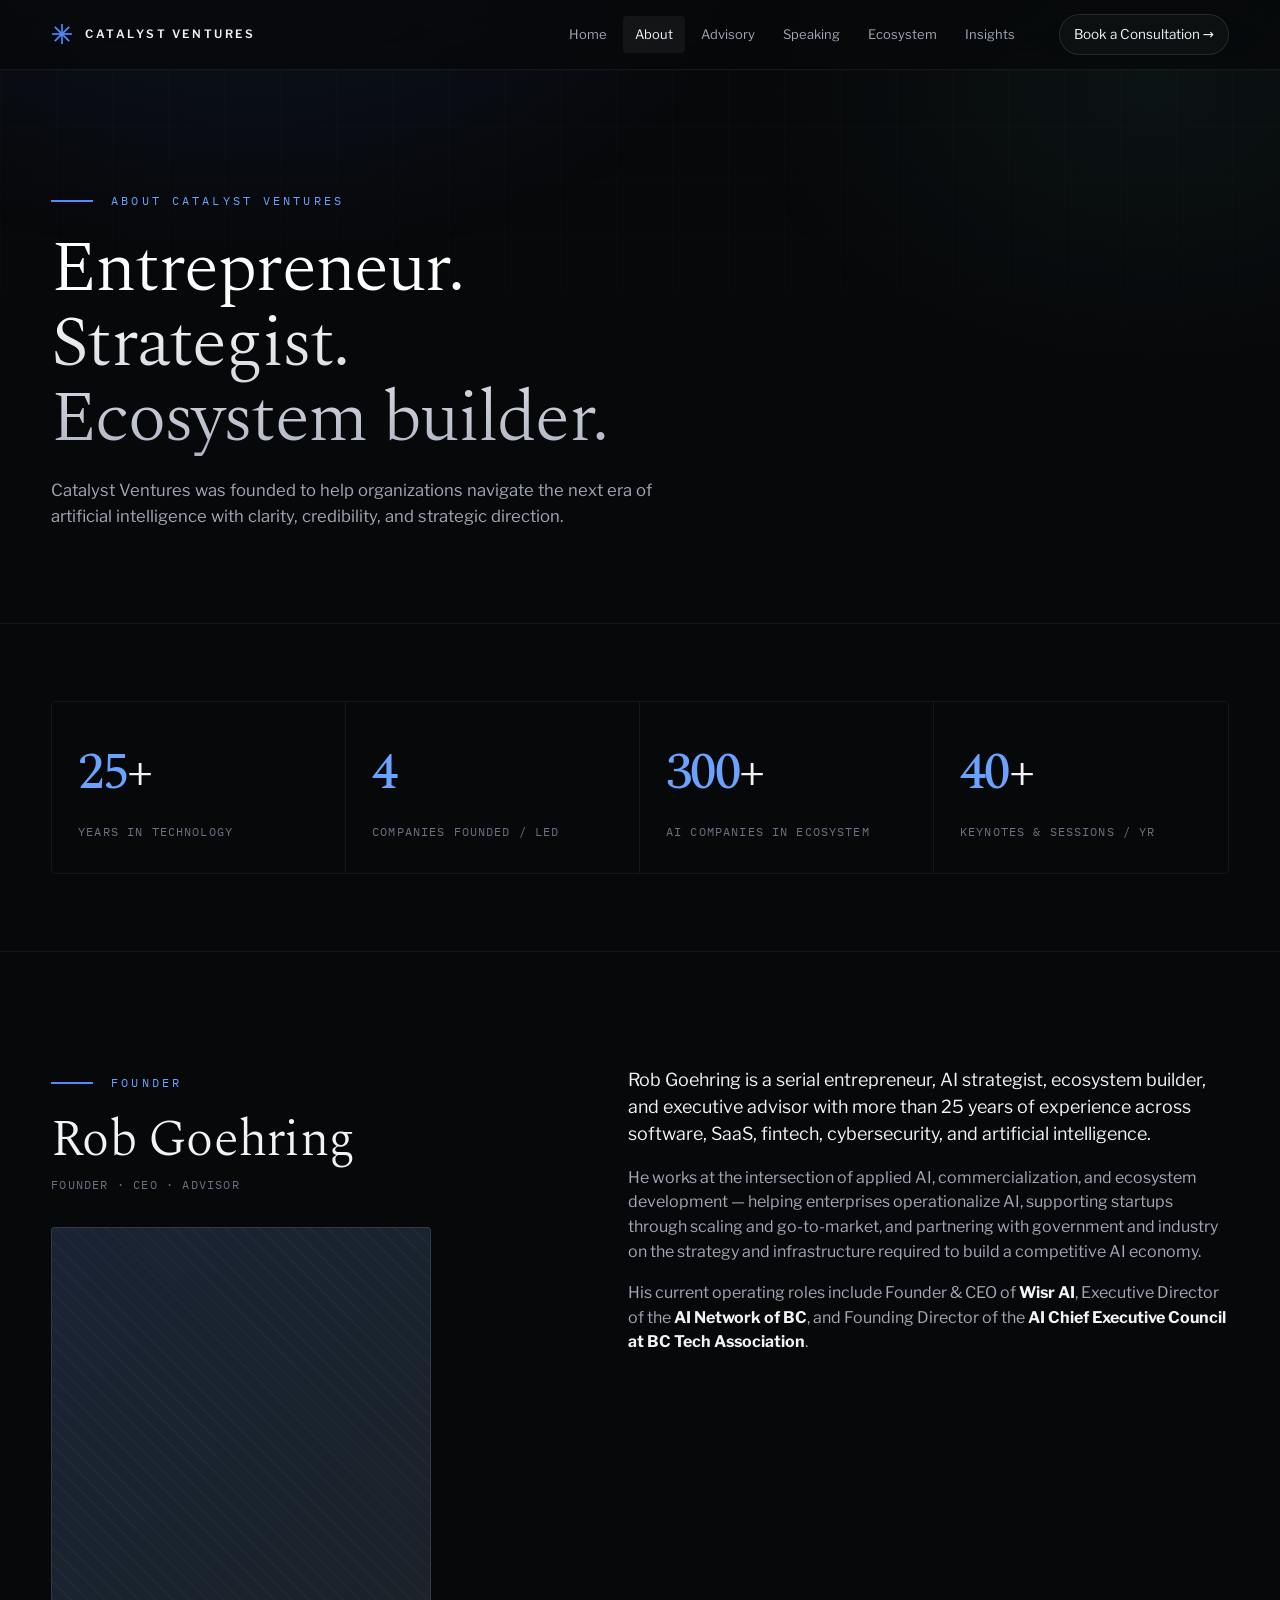
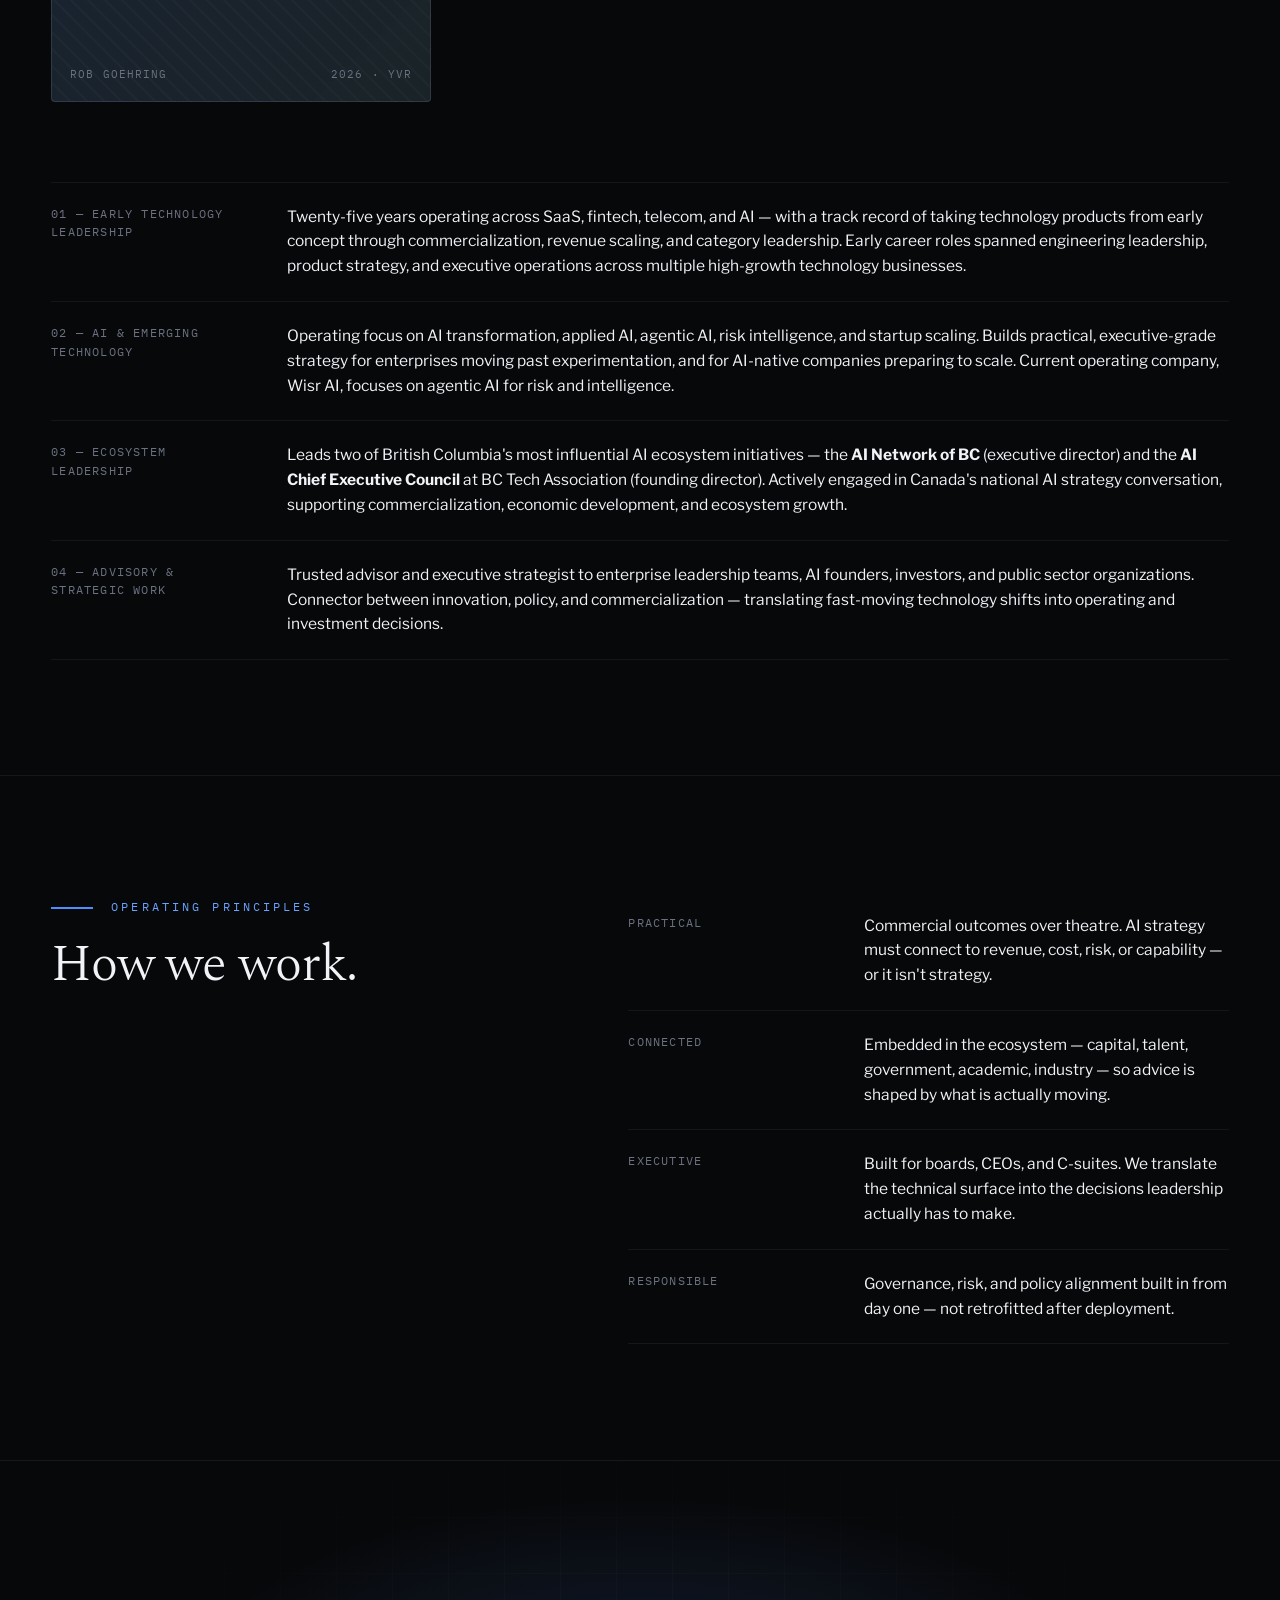
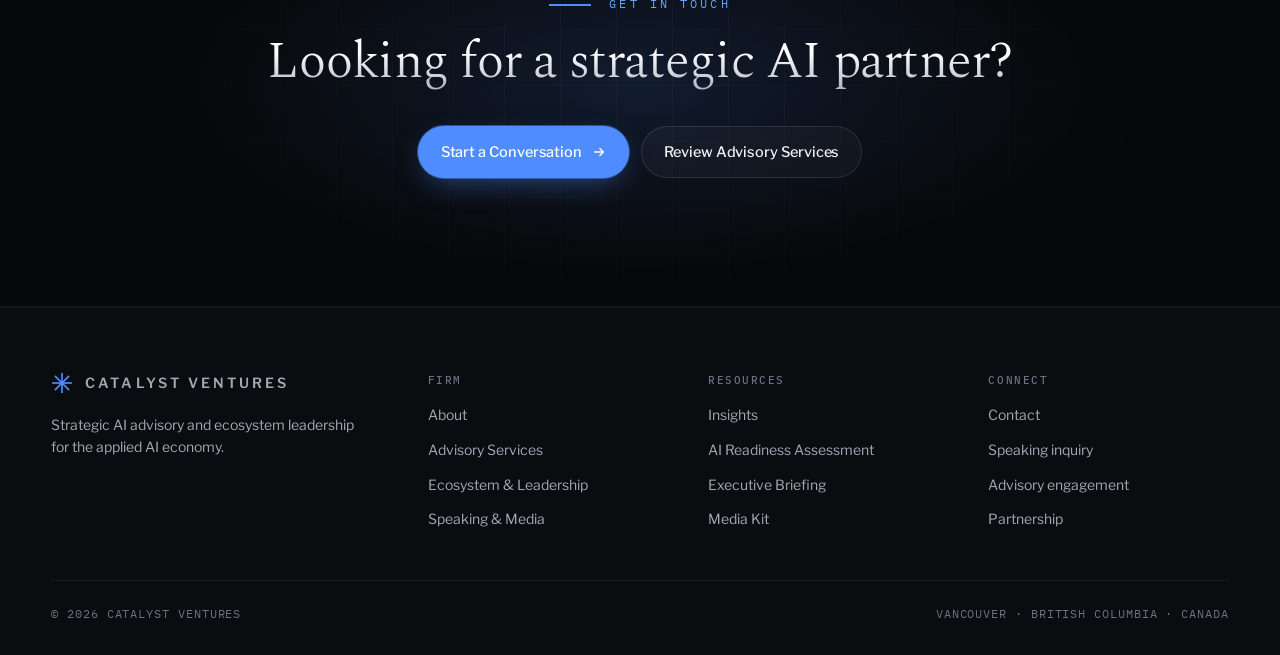
==== commit 254305d8: "Add files via upload" ====
--- a/about.html
+++ b/about.html
@@ -7,7 +7,7 @@
 <meta name="description" content="Catalyst Ventures was founded to help organizations navigate the next era of artificial intelligence with clarity, credibility, and strategic direction.">
 <link rel="preconnect" href="https://fonts.googleapis.com">
 <link rel="preconnect" href="https://fonts.gstatic.com" crossorigin>
-<link href="https://fonts.googleapis.com/css2?family=Space+Grotesk:wght@400;500;600&family=Geist:wght@300;400;500;600&family=JetBrains+Mono:wght@400;500&display=swap" rel="stylesheet">
+<link href="https://fonts.googleapis.com/css2?family=Spectral:ital,wght@0,300;0,400;0,500;0,600;1,300;1,400;1,500&family=Libre+Franklin:wght@300;400;500;600;700&family=IBM+Plex+Mono:wght@400;500&display=swap" rel="stylesheet">
 <link rel="stylesheet" href="styles.css">
 </head>
 <body>
@@ -16,7 +16,7 @@
   <div class="nav__inner">
     <a class="brand" href="index.html">
       <span class="brand__mark">
-        <svg viewBox="0 0 24 24" fill="none"><circle cx="12" cy="12" r="2.4" fill="#fff"/><circle cx="4" cy="6" r="1.6" fill="#4f8cff"/><circle cx="20" cy="6" r="1.6" fill="#6ee7d3"/><circle cx="4" cy="18" r="1.6" fill="#9c8cff"/><circle cx="20" cy="18" r="1.6" fill="#c6cbd6"/><path d="M4 6 L12 12 L20 6 M4 18 L12 12 L20 18" stroke="rgba(255,255,255,0.35)" stroke-width="0.9"/></svg>
+        <svg viewBox="0 0 20 20" fill="none" xmlns="http://www.w3.org/2000/svg"><line x1="10" y1="1" x2="10" y2="19" stroke="#4f8cff" stroke-width="1.5"/><line x1="1" y1="10" x2="19" y2="10" stroke="#4f8cff" stroke-width="1.5"/><line x1="3.5" y1="3.5" x2="16.5" y2="16.5" stroke="#4f8cff" stroke-width="1.5"/><line x1="16.5" y1="3.5" x2="3.5" y2="16.5" stroke="#4f8cff" stroke-width="1.5"/></svg>
       </span>
       <span>Catalyst Ventures</span>
     </a>
@@ -201,7 +201,7 @@
     <div class="footer__top">
       <div class="footer__brand footer__col">
         <a class="brand" href="index.html">
-          <span class="brand__mark"><svg viewBox="0 0 24 24" fill="none"><circle cx="12" cy="12" r="2.4" fill="#fff"/><circle cx="4" cy="6" r="1.6" fill="#4f8cff"/><circle cx="20" cy="6" r="1.6" fill="#6ee7d3"/><circle cx="4" cy="18" r="1.6" fill="#9c8cff"/><circle cx="20" cy="18" r="1.6" fill="#c6cbd6"/><path d="M4 6 L12 12 L20 6 M4 18 L12 12 L20 18" stroke="rgba(255,255,255,0.35)" stroke-width="0.9"/></svg></span>
+          <span class="brand__mark"><svg viewBox="0 0 20 20" fill="none" xmlns="http://www.w3.org/2000/svg"><line x1="10" y1="1" x2="10" y2="19" stroke="#4f8cff" stroke-width="1.5"/><line x1="1" y1="10" x2="19" y2="10" stroke="#4f8cff" stroke-width="1.5"/><line x1="3.5" y1="3.5" x2="16.5" y2="16.5" stroke="#4f8cff" stroke-width="1.5"/><line x1="16.5" y1="3.5" x2="3.5" y2="16.5" stroke="#4f8cff" stroke-width="1.5"/></svg></span>
           <span>Catalyst Ventures</span>
         </a>
         <p>Strategic AI advisory and ecosystem leadership for the applied AI economy.</p>
--- a/styles.css
+++ b/styles.css
@@ -26,9 +26,9 @@
   --grad-line: linear-gradient(90deg, transparent, rgba(79,140,255,0.5), transparent);
 
   /* Type */
-  --font-display: "Space Grotesk", "Geist", system-ui, sans-serif;
-  --font-body:    "Geist", "Inter", system-ui, sans-serif;
-  --font-mono:    "JetBrains Mono", ui-monospace, "SF Mono", monospace;
+  --font-display: "Spectral", Georgia, serif;
+  --font-body:    "Libre Franklin", system-ui, sans-serif;
+  --font-mono:    "IBM Plex Mono", ui-monospace, monospace;
 
   /* Spacing */
   --pad-page: clamp(20px, 4vw, 56px);
@@ -93,20 +93,21 @@
 .eyebrow {
   display: inline-flex;
   align-items: center;
-  gap: 10px;
+  gap: 18px;
   font-family: var(--font-mono);
   font-size: 12px;
-  letter-spacing: 0.14em;
-  text-transform: uppercase;
-  color: var(--text-secondary);
+  letter-spacing: 0.26em;
+  text-transform: uppercase;
+  color: var(--accent-blue-2);
   margin: 0 0 22px;
 }
 .eyebrow::before {
   content: "";
-  width: 28px;
-  height: 1px;
+  width: 42px;
+  height: 2px;
   background: var(--accent-blue);
   display: inline-block;
+  flex: none;
 }
 
 /* =========================================================
@@ -115,7 +116,7 @@
 
 h1, h2, h3, h4 {
   font-family: var(--font-display);
-  font-weight: 500;
+  font-weight: 300;
   letter-spacing: -0.02em;
   margin: 0;
   color: var(--text-primary);
@@ -125,23 +126,25 @@
 h1 {
   font-size: clamp(44px, 6.8vw, 96px);
   line-height: 1.02;
-  letter-spacing: -0.035em;
-  font-weight: 500;
+  letter-spacing: -0.025em;
+  font-weight: 300;
 }
 h2 {
   font-size: clamp(32px, 4vw, 56px);
   line-height: 1.05;
-  letter-spacing: -0.028em;
+  letter-spacing: -0.015em;
 }
 h3 {
   font-size: clamp(20px, 1.6vw, 24px);
   line-height: 1.25;
   letter-spacing: -0.01em;
-  font-weight: 500;
+  font-weight: 400;
 }
 h4 {
-  font-size: 16px;
-  letter-spacing: 0.02em;
+  font-family: "IBM Plex Mono", ui-monospace, monospace;
+  font-size: 11px;
+  letter-spacing: 0.14em;
+  text-transform: uppercase;
   font-weight: 500;
 }
 
@@ -190,11 +193,12 @@
 .brand {
   display: inline-flex;
   align-items: center;
-  gap: 10px;
-  font-family: var(--font-display);
-  font-weight: 500;
-  letter-spacing: -0.01em;
-  font-size: 17px;
+  gap: 12px;
+  font-family: "Libre Franklin", system-ui, sans-serif;
+  font-weight: 600;
+  letter-spacing: 0.22em;
+  text-transform: uppercase;
+  font-size: 11.5px;
   color: var(--text-primary);
 }
 .brand__mark {
@@ -212,9 +216,10 @@
   align-items: center;
 }
 .nav__links a {
-  font-size: 14px;
+  font-size: 13px;
+  font-family: var(--font-body);
   padding: 8px 12px;
-  border-radius: 8px;
+  border-radius: 4px;
   color: var(--text-secondary);
   transition: color .2s, background .2s;
 }
@@ -244,7 +249,7 @@
   width: 38px; height: 38px;
   border: 1px solid var(--border-default);
   background: transparent;
-  border-radius: 8px;
+  border-radius: 4px;
   color: var(--text-primary);
   margin-left: auto;
   cursor: pointer;
@@ -337,7 +342,7 @@
   position: relative;
   background: var(--bg-surface);
   border: 1px solid var(--border-subtle);
-  border-radius: 16px;
+  border-radius: 4px;
   padding: 28px;
   transition: border-color .25s, background .25s, transform .25s;
 }
@@ -349,7 +354,7 @@
   width: 40px; height: 40px;
   display: inline-flex;
   align-items: center; justify-content: center;
-  border-radius: 10px;
+  border-radius: 4px;
   background: rgba(79,140,255,0.10);
   color: var(--accent-blue-2);
   margin-bottom: 18px;
@@ -572,7 +577,7 @@
     repeating-linear-gradient(45deg, rgba(255,255,255,0.025) 0 2px, transparent 2px 12px),
     var(--bg-elevated);
   border: 1px solid var(--border-default);
-  border-radius: 18px;
+  border-radius: 4px;
   overflow: hidden;
 }
 .portrait__label {
@@ -616,7 +621,7 @@
   gap: 1px;
   background: var(--border-subtle);
   border: 1px solid var(--border-subtle);
-  border-radius: 12px;
+  border-radius: 4px;
   overflow: hidden;
 }
 .topic-list li {
@@ -698,7 +703,7 @@
 .post-card {
   background: var(--bg-surface);
   border: 1px solid var(--border-subtle);
-  border-radius: 16px;
+  border-radius: 4px;
   padding: 26px 28px;
   display: flex;
   flex-direction: column;
@@ -848,7 +853,7 @@
 .field textarea {
   background: var(--bg-surface);
   border: 1px solid var(--border-default);
-  border-radius: 10px;
+  border-radius: 4px;
   padding: 13px 14px;
   color: var(--text-primary);
   font-family: var(--font-body);
@@ -944,7 +949,7 @@
   grid-template-columns: repeat(4, 1fr);
   gap: 0;
   border: 1px solid var(--border-subtle);
-  border-radius: 16px;
+  border-radius: 4px;
   overflow: hidden;
 }
 .stats__item {
